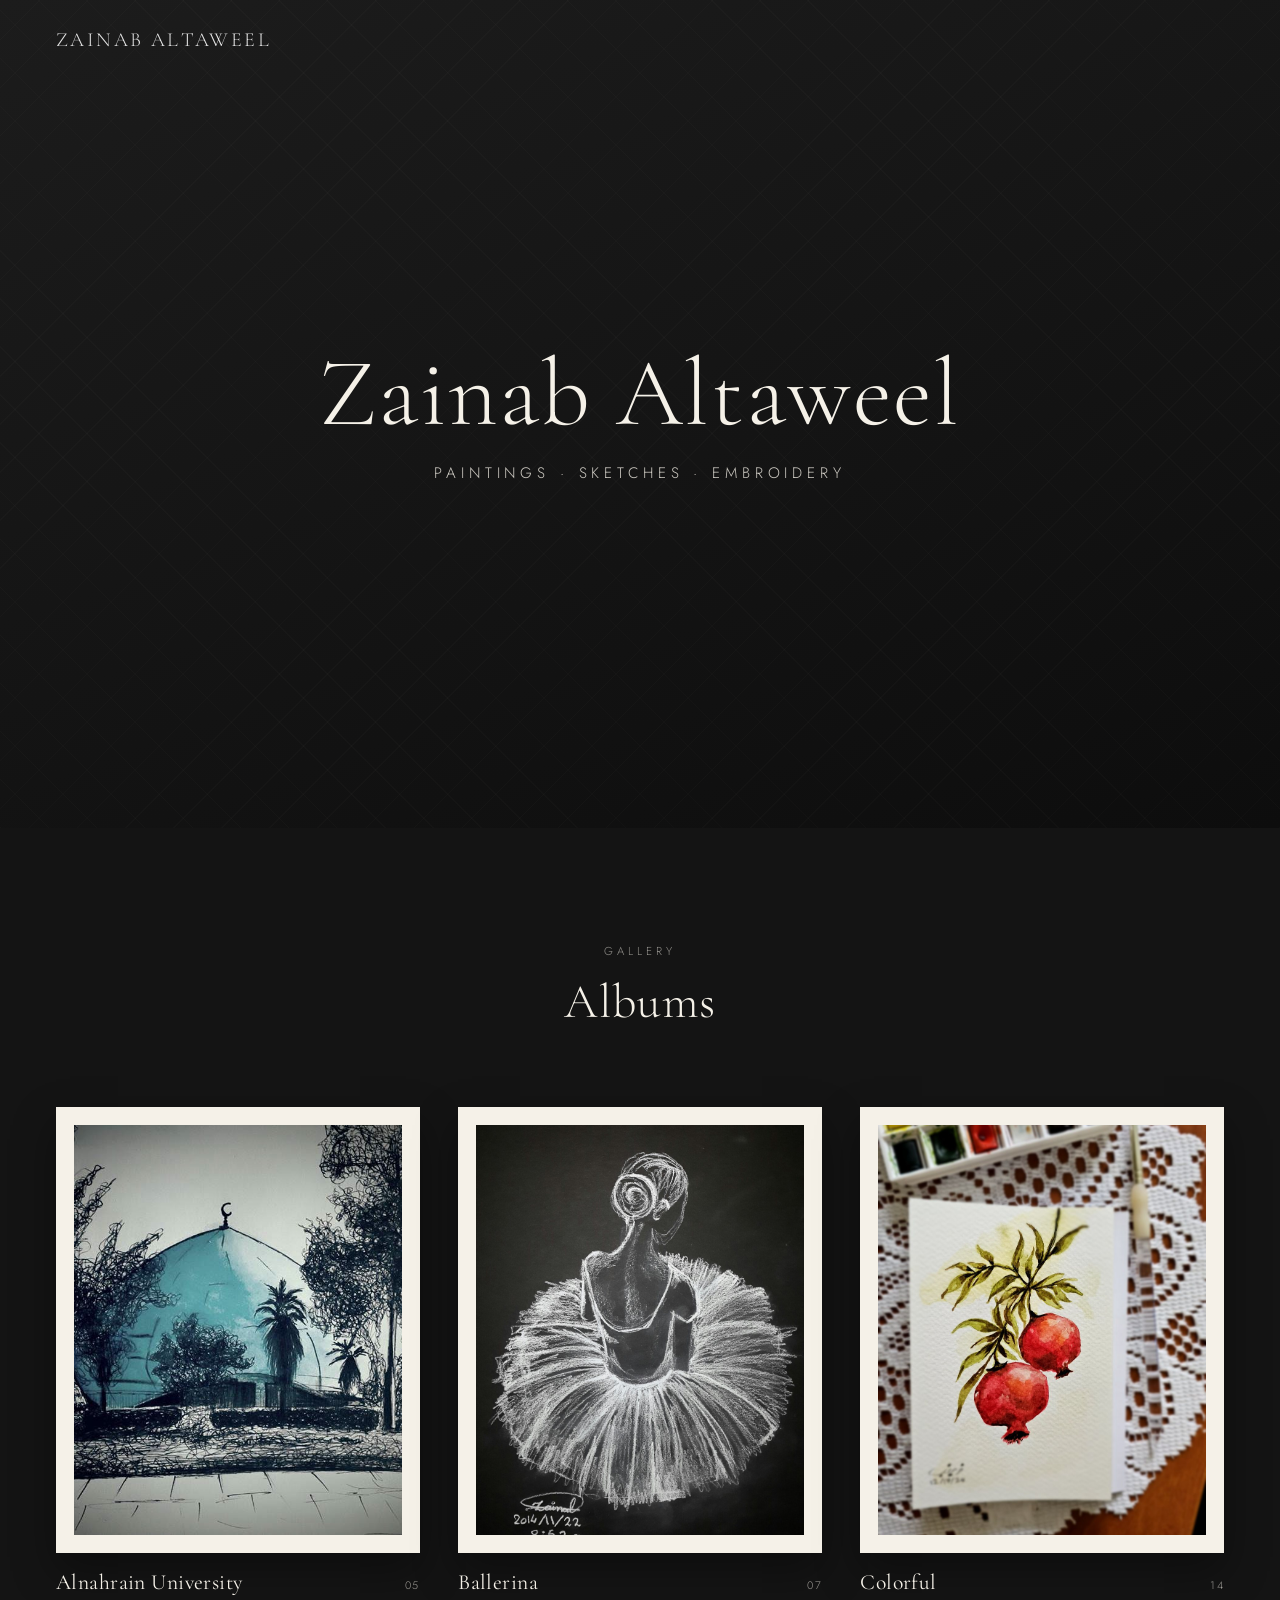
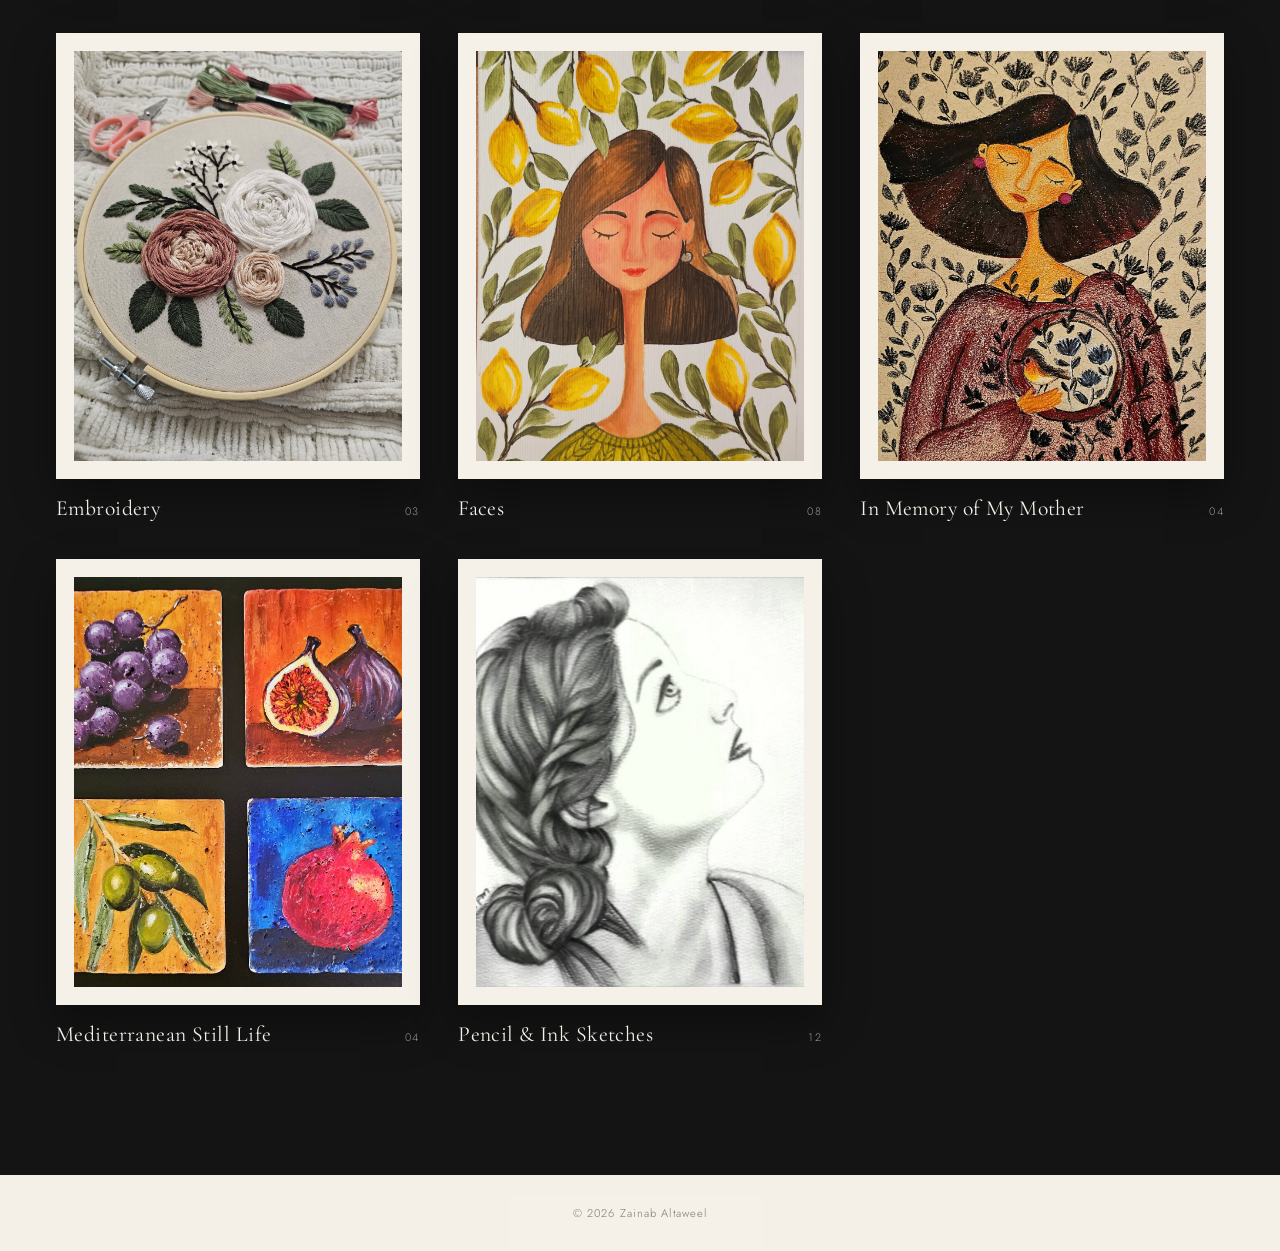
==== site/index.html @ bb5d8348 "Add files via upload" ====
<!doctype html>
<html lang="en">
<head>
<meta charset="utf-8">
<meta name="viewport" content="width=device-width, initial-scale=1">
<title>Zainab Altaweel — Art</title>
<meta name="description" content="Paintings, sketches, and embroidery by Zainab Altaweel.">
<link rel="preconnect" href="https://fonts.googleapis.com">
<link rel="preconnect" href="https://fonts.gstatic.com" crossorigin>
<link href="https://fonts.googleapis.com/css2?family=Cormorant+Garamond:wght@300;400;500&family=Jost:wght@300;400;500&family=Amiri:wght@400;700&display=swap" rel="stylesheet">
<link rel="stylesheet" href="assets/css/style.css">
</head>
<body>

<header class="topbar">
  <a class="brand" href="index.html">Zainab Altaweel</a>
</header>

<section class="hero">
  <div class="hero__placeholder-pattern" aria-hidden="true"></div>
  <div class="hero__content">
    <h1 class="hero__name display">Zainab Altaweel</h1>
    <p class="hero__tagline">Paintings &middot; Sketches &middot; Embroidery</p>
  </div>
  <p class="hero__note"><!-- Placeholder hero: swap the background in .hero (assets/css/style.css) for a full-bleed painting whenever you're ready. --></p>
</section>

<main class="albums-section">
  <div class="section-heading">
    <span class="section-heading__eyebrow">Gallery</span>
    <h2 class="section-heading__title display">Albums</h2>
  </div>

  <div class="album-grid" id="album-grid">
  <a class="album-card" href="albums/alnahrain-university/index.html">
    <div class="album-card__frame">
      <div class="album-card__mat">
        <img src="assets/images/alnahrain-university/cover.jpg" alt="Alnahrain University cover" loading="lazy">
      </div>
    </div>
    <div class="album-card__caption">
      <span class="album-card__title display">Alnahrain University</span>
      <span class="album-card__count">05</span>
    </div>
  </a>
  <a class="album-card" href="albums/ballerina/index.html">
    <div class="album-card__frame">
      <div class="album-card__mat">
        <img src="assets/images/ballerina/cover.jpg" alt="Ballerina cover" loading="lazy">
      </div>
    </div>
    <div class="album-card__caption">
      <span class="album-card__title display">Ballerina</span>
      <span class="album-card__count">07</span>
    </div>
  </a>
  <a class="album-card" href="albums/colorful/index.html">
    <div class="album-card__frame">
      <div class="album-card__mat">
        <img src="assets/images/colorful/cover.jpg" alt="Colorful cover" loading="lazy">
      </div>
    </div>
    <div class="album-card__caption">
      <span class="album-card__title display">Colorful</span>
      <span class="album-card__count">14</span>
    </div>
  </a>
  <a class="album-card" href="albums/embroidery/index.html">
    <div class="album-card__frame">
      <div class="album-card__mat">
        <img src="assets/images/embroidery/cover.jpg" alt="Embroidery cover" loading="lazy">
      </div>
    </div>
    <div class="album-card__caption">
      <span class="album-card__title display">Embroidery</span>
      <span class="album-card__count">03</span>
    </div>
  </a>
  <a class="album-card" href="albums/faces/index.html">
    <div class="album-card__frame">
      <div class="album-card__mat">
        <img src="assets/images/faces/cover.jpg" alt="Faces cover" loading="lazy">
      </div>
    </div>
    <div class="album-card__caption">
      <span class="album-card__title display">Faces</span>
      <span class="album-card__count">08</span>
    </div>
  </a>
  <a class="album-card" href="albums/in-memory-of-my-mother/index.html">
    <div class="album-card__frame">
      <div class="album-card__mat">
        <img src="assets/images/in-memory-of-my-mother/cover.jpg" alt="In Memory of My Mother cover" loading="lazy">
      </div>
    </div>
    <div class="album-card__caption">
      <span class="album-card__title display">In Memory of My Mother</span>
      <span class="album-card__count">04</span>
    </div>
  </a>
  <a class="album-card" href="albums/mediterranean-still-life/index.html">
    <div class="album-card__frame">
      <div class="album-card__mat">
        <img src="assets/images/mediterranean-still-life/cover.jpg" alt="Mediterranean Still Life cover" loading="lazy">
      </div>
    </div>
    <div class="album-card__caption">
      <span class="album-card__title display">Mediterranean Still Life</span>
      <span class="album-card__count">04</span>
    </div>
  </a>
  <a class="album-card" href="albums/pencil-ink-sketches/index.html">
    <div class="album-card__frame">
      <div class="album-card__mat">
        <img src="assets/images/pencil-ink-sketches/cover.jpg" alt="Pencil & Ink Sketches cover" loading="lazy">
      </div>
    </div>
    <div class="album-card__caption">
      <span class="album-card__title display">Pencil & Ink Sketches</span>
      <span class="album-card__count">12</span>
    </div>
  </a>
  </div>
</main>

<footer class="site-footer">
  &copy; <span id="year"></span> Zainab Altaweel
</footer>

<script>document.getElementById('year').textContent = new Date().getFullYear();</script>
</body>
</html>
---- site/assets/css/style.css ----
/* ============================================================
   Zainab Altaweel — Art Portfolio
   Palette: cream / near-black / white. No accent color.
   Type: Cormorant Garamond (display) + Jost (ui/body) + Amiri (Arabic)
   ============================================================ */

:root {
  --cream: #F5F1E8;
  --ink: #141414;
  --white: #FFFFFF;
  --line: rgba(20, 20, 20, 0.12);
  --line-on-dark: rgba(245, 241, 232, 0.16);
  --max-width: 1400px;
}

* { box-sizing: border-box; }

html { scroll-behavior: smooth; }

body {
  margin: 0;
  background: var(--cream);
  color: var(--ink);
  font-family: 'Jost', sans-serif;
  font-weight: 300;
  -webkit-font-smoothing: antialiased;
}

img { max-width: 100%; display: block; }

a { color: inherit; text-decoration: none; }

.display {
  font-family: 'Cormorant Garamond', serif;
  font-weight: 300;
  letter-spacing: 0.02em;
}

/* Arabic-script text */
.rtl-text {
  font-family: 'Amiri', 'Cormorant Garamond', serif;
  direction: rtl;
  unicode-bidi: isolate;
  line-height: 1.9;
}

/* ---------- Top bar ---------- */
.topbar {
  position: absolute;
  top: 0;
  left: 0;
  right: 0;
  z-index: 20;
  display: flex;
  align-items: center;
  justify-content: space-between;
  padding: 28px clamp(20px, 5vw, 56px);
  color: var(--white);
  mix-blend-mode: difference;
}

.topbar--light {
  position: static;
  color: var(--ink);
  mix-blend-mode: normal;
  background: var(--cream);
  border-bottom: 1px solid var(--line);
}

.brand {
  font-family: 'Cormorant Garamond', serif;
  font-size: 1.25rem;
  letter-spacing: 0.12em;
  text-transform: uppercase;
}

.back-link {
  font-size: 0.78rem;
  letter-spacing: 0.14em;
  text-transform: uppercase;
  opacity: 0.85;
}
.back-link:hover { opacity: 1; }

/* ---------- Hero ---------- */
.hero {
  position: relative;
  height: 92vh;
  min-height: 480px;
  width: 100%;
  overflow: hidden;
  background: linear-gradient(160deg, #1c1c1c 0%, var(--ink) 55%, #0d0d0d 100%);
  display: flex;
  align-items: center;
  justify-content: center;
}

.hero__placeholder-pattern {
  position: absolute;
  inset: 0;
  opacity: 0.5;
  background-image:
    repeating-linear-gradient(45deg, rgba(245,241,232,0.035) 0, rgba(245,241,232,0.035) 1px, transparent 1px, transparent 34px),
    repeating-linear-gradient(-45deg, rgba(245,241,232,0.035) 0, rgba(245,241,232,0.035) 1px, transparent 1px, transparent 34px);
}

.hero__content {
  position: relative;
  z-index: 2;
  text-align: center;
  color: var(--cream);
  padding: 0 24px;
}

.hero__name {
  font-size: clamp(2.6rem, 8vw, 6rem);
  line-height: 1.05;
  margin: 0 0 18px;
  font-weight: 300;
}

.hero__tagline {
  font-family: 'Jost', sans-serif;
  font-weight: 300;
  font-size: clamp(0.78rem, 1.4vw, 0.95rem);
  letter-spacing: 0.32em;
  text-transform: uppercase;
  opacity: 0.82;
  margin: 0;
}

.hero__note {
  position: absolute;
  bottom: 22px;
  left: 0;
  right: 0;
  text-align: center;
  font-size: 0.68rem;
  letter-spacing: 0.08em;
  color: rgba(245,241,232,0.35);
}

/* ---------- Albums section (dark) ---------- */
.albums-section {
  background: var(--ink);
  color: var(--cream);
  padding: clamp(56px, 9vw, 120px) clamp(20px, 5vw, 56px) clamp(80px, 10vw, 140px);
}

.section-heading {
  text-align: center;
  margin: 0 0 clamp(40px, 6vw, 76px);
}

.section-heading__eyebrow {
  display: block;
  font-size: 0.72rem;
  letter-spacing: 0.34em;
  text-transform: uppercase;
  opacity: 0.55;
  margin-bottom: 14px;
}

.section-heading__title {
  font-size: clamp(1.9rem, 4vw, 3rem);
  margin: 0;
}

.album-grid {
  max-width: var(--max-width);
  margin: 0 auto;
  display: grid;
  grid-template-columns: repeat(3, 1fr);
  gap: clamp(28px, 3vw, 56px);
}

@media (max-width: 900px) {
  .album-grid { grid-template-columns: repeat(2, 1fr); }
}
@media (max-width: 560px) {
  .album-grid { grid-template-columns: 1fr; max-width: 420px; }
}

.album-card { display: block; }

.album-card__frame {
  background: var(--cream);
  padding: clamp(10px, 1.4vw, 18px);
  box-shadow: 0 18px 40px rgba(0,0,0,0.35);
  transition: transform 0.4s ease, box-shadow 0.4s ease;
}

.album-card:hover .album-card__frame {
  transform: translateY(-6px);
  box-shadow: 0 26px 54px rgba(0,0,0,0.45);
}

.album-card__mat {
  overflow: hidden;
  background: var(--ink);
}

.album-card__mat img {
  width: 100%;
  height: 100%;
  aspect-ratio: 4 / 5;
  object-fit: cover;
  transition: transform 0.6s ease;
}

.album-card:hover .album-card__mat img { transform: scale(1.04); }

.album-card__caption {
  display: flex;
  justify-content: space-between;
  align-items: baseline;
  padding-top: 16px;
}

.album-card__title {
  font-family: 'Cormorant Garamond', serif;
  font-size: 1.35rem;
  font-weight: 400;
}

.album-card__count {
  font-size: 0.68rem;
  letter-spacing: 0.12em;
  opacity: 0.6;
}

/* ---------- Footer ---------- */
.site-footer {
  text-align: center;
  padding: 30px 20px;
  font-size: 0.7rem;
  letter-spacing: 0.1em;
  color: var(--ink);
  opacity: 0.55;
  background: var(--cream);
}

/* ---------- Album page ---------- */
.album-header {
  max-width: var(--max-width);
  margin: 0 auto;
  padding: 120px clamp(20px, 5vw, 56px) 40px;
  text-align: center;
}

.album-header__title {
  font-size: clamp(2.1rem, 5vw, 3.4rem);
  margin: 10px 0 8px;
}

.album-header__count {
  font-size: 0.72rem;
  letter-spacing: 0.2em;
  text-transform: uppercase;
  opacity: 0.55;
}

.masonry {
  max-width: var(--max-width);
  margin: 0 auto;
  padding: 0 clamp(16px, 4vw, 48px) 100px;
  column-count: 4;
  column-gap: clamp(14px, 1.6vw, 26px);
}

@media (max-width: 1100px) { .masonry { column-count: 3; } }
@media (max-width: 760px)  { .masonry { column-count: 2; } }
@media (max-width: 460px)  { .masonry { column-count: 1; } }

.masonry__item {
  break-inside: avoid;
  margin-bottom: clamp(14px, 1.6vw, 26px);
  cursor: zoom-in;
  overflow: hidden;
  background: rgba(20,20,20,0.04);
}

.masonry__item img {
  width: 100%;
  height: auto;
  transition: transform 0.5s ease, opacity 0.4s ease;
}

.masonry__item:hover img { transform: scale(1.015); }

.empty-note {
  text-align: center;
  padding: 40px 20px 120px;
  opacity: 0.5;
  font-size: 0.85rem;
}

/* ---------- Lightbox ---------- */
.lightbox {
  position: fixed;
  inset: 0;
  z-index: 100;
  background: rgba(10, 10, 10, 0.96);
  display: none;
  align-items: center;
  justify-content: center;
  flex-direction: column;
  padding: clamp(16px, 4vw, 48px);
}

.lightbox.is-open { display: flex; }

.lightbox__figure {
  max-width: min(1200px, 92vw);
  max-height: 78vh;
  display: flex;
  flex-direction: column;
  align-items: center;
}

.lightbox__img {
  max-width: 100%;
  max-height: 78vh;
  width: auto;
  height: auto;
  box-shadow: 0 20px 60px rgba(0,0,0,0.5);
}

.lightbox__caption {
  margin-top: 22px;
  max-width: 640px;
  text-align: center;
  color: var(--cream);
  font-size: 0.95rem;
  line-height: 1.7;
}

.lightbox__caption[hidden] { display: none; }

.lightbox__close,
.lightbox__nav {
  position: absolute;
  background: none;
  border: none;
  color: var(--cream);
  cursor: pointer;
  font-family: 'Jost', sans-serif;
  opacity: 0.75;
  transition: opacity 0.2s ease;
}
.lightbox__close:hover,
.lightbox__nav:hover { opacity: 1; }

.lightbox__close {
  top: clamp(14px, 3vw, 30px);
  right: clamp(16px, 4vw, 40px);
  font-size: 1.8rem;
  line-height: 1;
}

.lightbox__nav {
  top: 50%;
  transform: translateY(-50%);
  font-size: 2.4rem;
  padding: 10px 16px;
}

.lightbox__nav--prev { left: clamp(4px, 2vw, 24px); }
.lightbox__nav--next { right: clamp(4px, 2vw, 24px); }

.lightbox__counter {
  position: absolute;
  bottom: clamp(14px, 3vw, 28px);
  left: 0;
  right: 0;
  text-align: center;
  color: rgba(245,241,232,0.45);
  font-size: 0.68rem;
  letter-spacing: 0.14em;
}

@media (max-width: 600px) {
  .lightbox__nav { font-size: 1.8rem; padding: 8px 10px; }
}
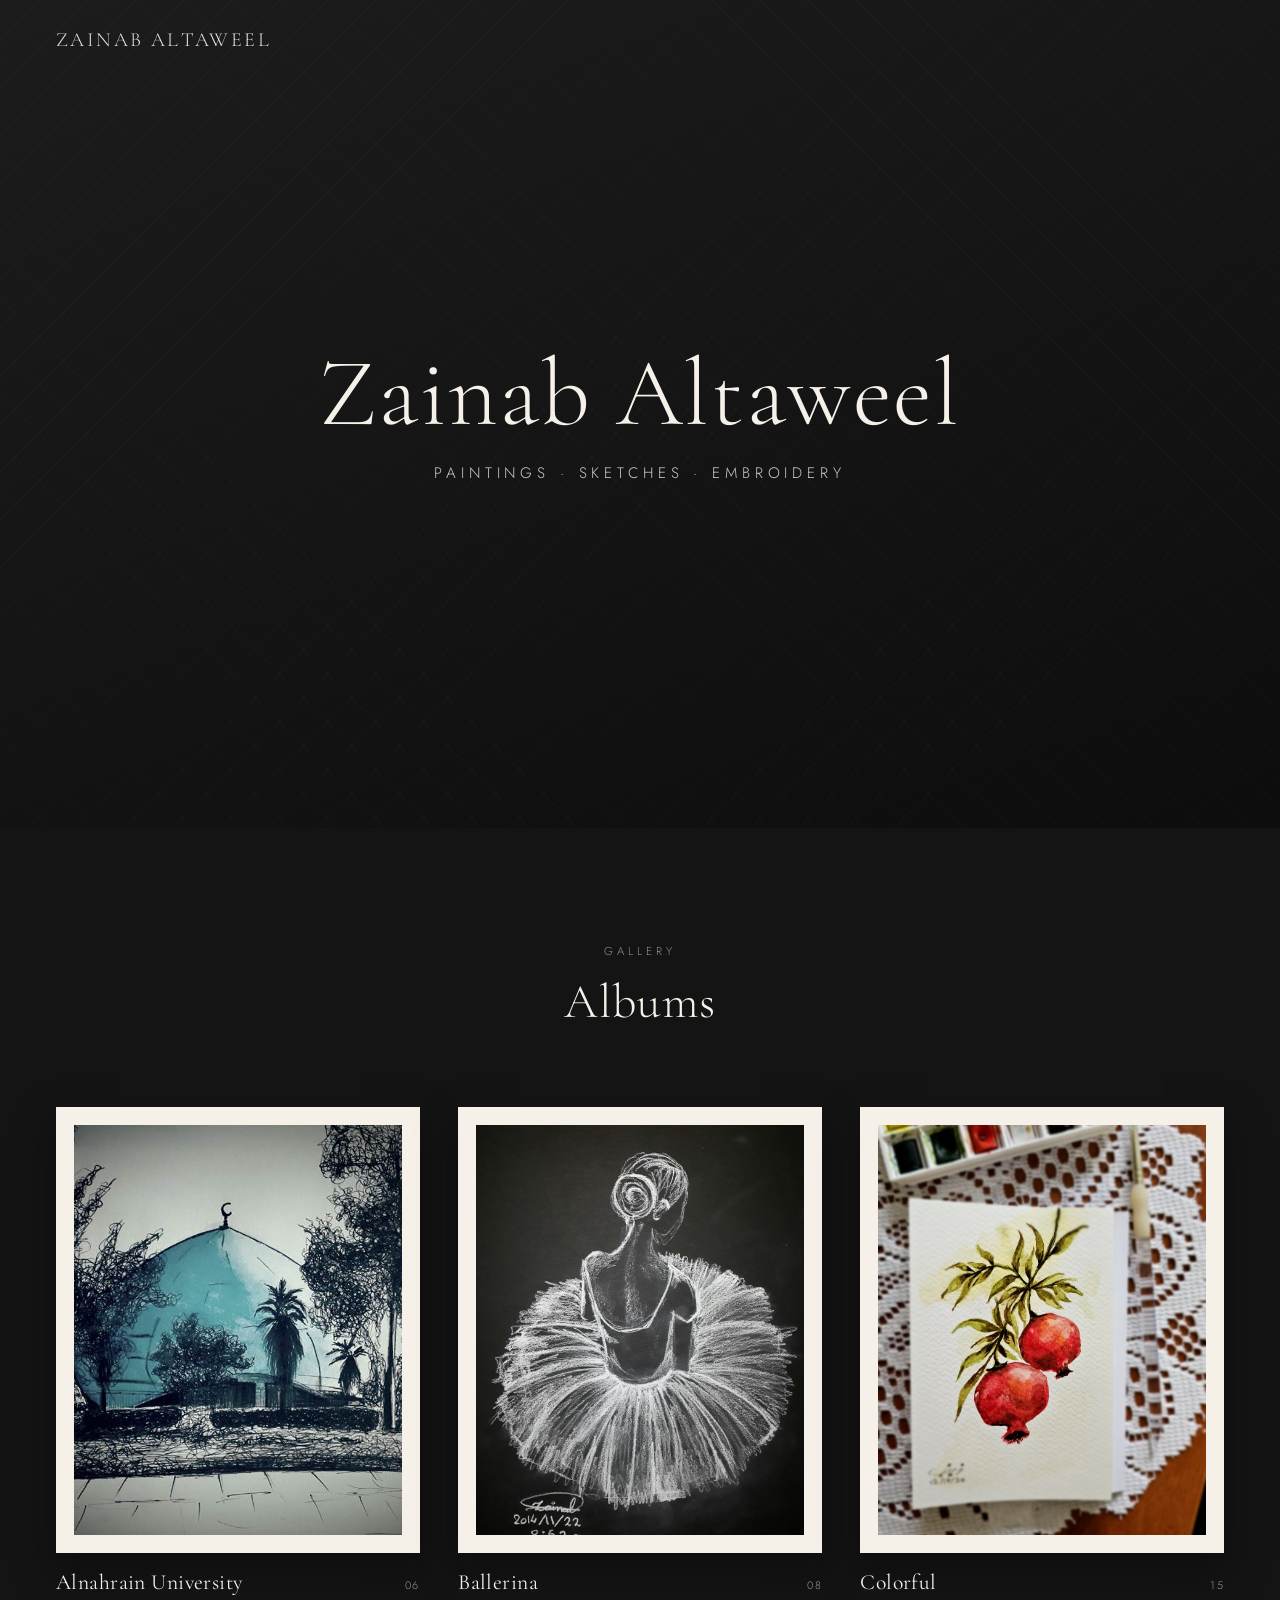
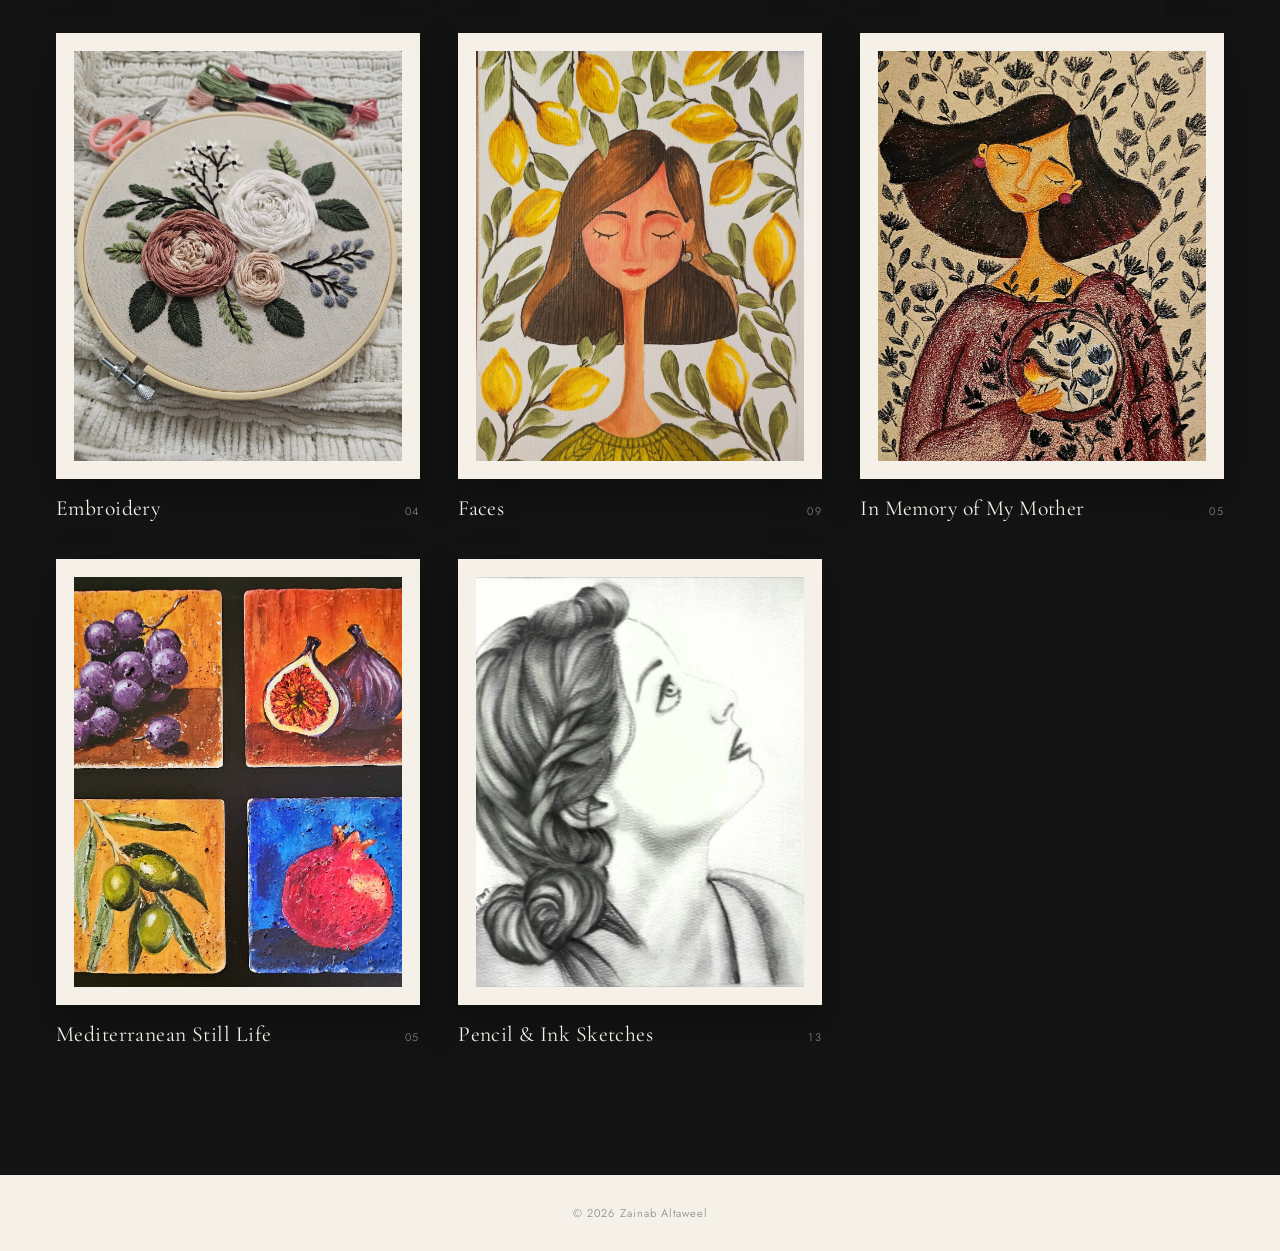
==== commit 6239384f: "Update index.html" ====
--- a/site/index.html
+++ b/site/index.html
@@ -40,7 +40,7 @@
     </div>
     <div class="album-card__caption">
       <span class="album-card__title display">Alnahrain University</span>
-      <span class="album-card__count">05</span>
+      <span class="album-card__count">06</span>
     </div>
   </a>
   <a class="album-card" href="albums/ballerina/index.html">
@@ -51,7 +51,7 @@
     </div>
     <div class="album-card__caption">
       <span class="album-card__title display">Ballerina</span>
-      <span class="album-card__count">07</span>
+      <span class="album-card__count">08</span>
     </div>
   </a>
   <a class="album-card" href="albums/colorful/index.html">
@@ -62,7 +62,7 @@
     </div>
     <div class="album-card__caption">
       <span class="album-card__title display">Colorful</span>
-      <span class="album-card__count">14</span>
+      <span class="album-card__count">15</span>
     </div>
   </a>
   <a class="album-card" href="albums/embroidery/index.html">
@@ -73,7 +73,7 @@
     </div>
     <div class="album-card__caption">
       <span class="album-card__title display">Embroidery</span>
-      <span class="album-card__count">03</span>
+      <span class="album-card__count">04</span>
     </div>
   </a>
   <a class="album-card" href="albums/faces/index.html">
@@ -84,7 +84,7 @@
     </div>
     <div class="album-card__caption">
       <span class="album-card__title display">Faces</span>
-      <span class="album-card__count">08</span>
+      <span class="album-card__count">09</span>
     </div>
   </a>
   <a class="album-card" href="albums/in-memory-of-my-mother/index.html">
@@ -95,7 +95,7 @@
     </div>
     <div class="album-card__caption">
       <span class="album-card__title display">In Memory of My Mother</span>
-      <span class="album-card__count">04</span>
+      <span class="album-card__count">05</span>
     </div>
   </a>
   <a class="album-card" href="albums/mediterranean-still-life/index.html">
@@ -106,7 +106,7 @@
     </div>
     <div class="album-card__caption">
       <span class="album-card__title display">Mediterranean Still Life</span>
-      <span class="album-card__count">04</span>
+      <span class="album-card__count">05</span>
     </div>
   </a>
   <a class="album-card" href="albums/pencil-ink-sketches/index.html">
@@ -117,7 +117,7 @@
     </div>
     <div class="album-card__caption">
       <span class="album-card__title display">Pencil & Ink Sketches</span>
-      <span class="album-card__count">12</span>
+      <span class="album-card__count">13</span>
     </div>
   </a>
   </div>
--- a/site/assets/css/style.css
+++ b/site/assets/css/style.css
@@ -264,13 +264,11 @@
   max-width: var(--max-width);
   margin: 0 auto;
   padding: 0 clamp(16px, 4vw, 48px) 100px;
-  column-count: 4;
+    column-count: 2;
   column-gap: clamp(14px, 1.6vw, 26px);
 }
 
-@media (max-width: 1100px) { .masonry { column-count: 3; } }
-@media (max-width: 760px)  { .masonry { column-count: 2; } }
-@media (max-width: 460px)  { .masonry { column-count: 1; } }
+@media (max-width: 700px)  { .masonry { column-count: 1; } }
 
 .masonry__item {
   break-inside: avoid;
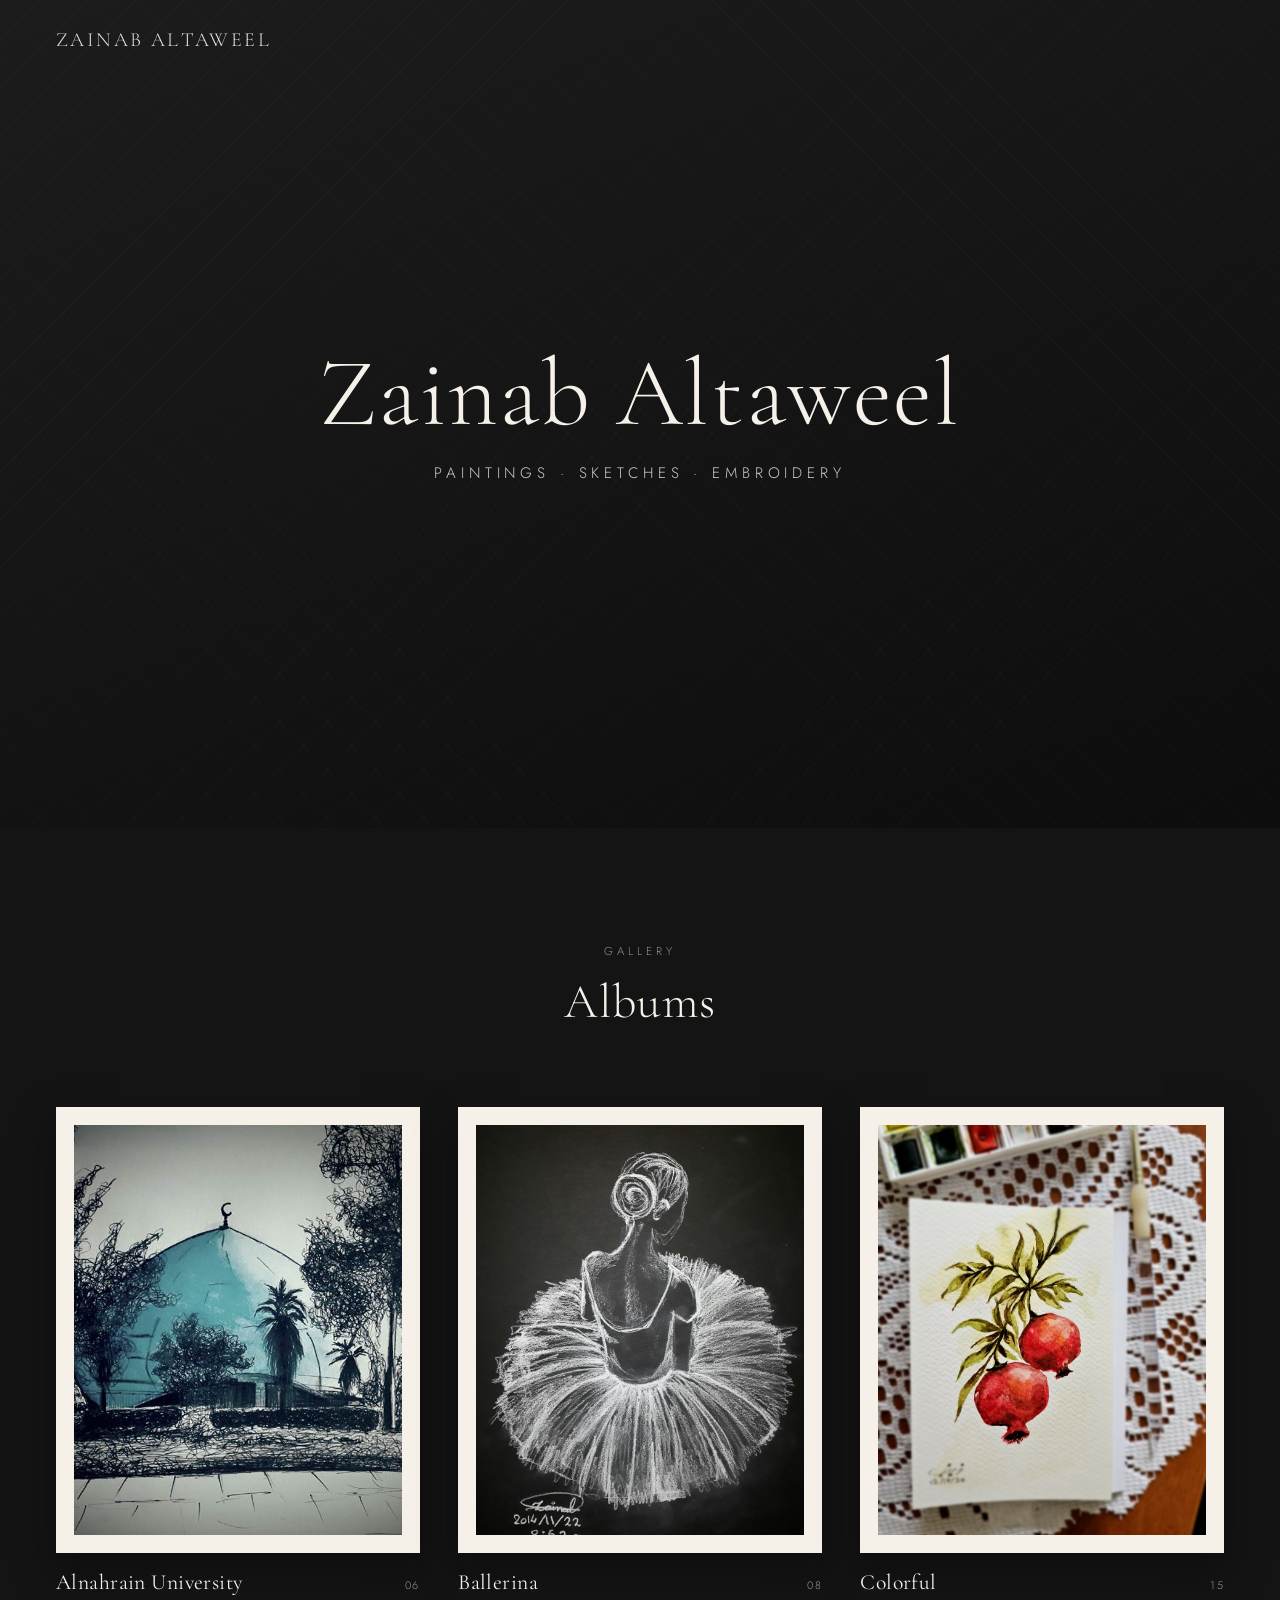
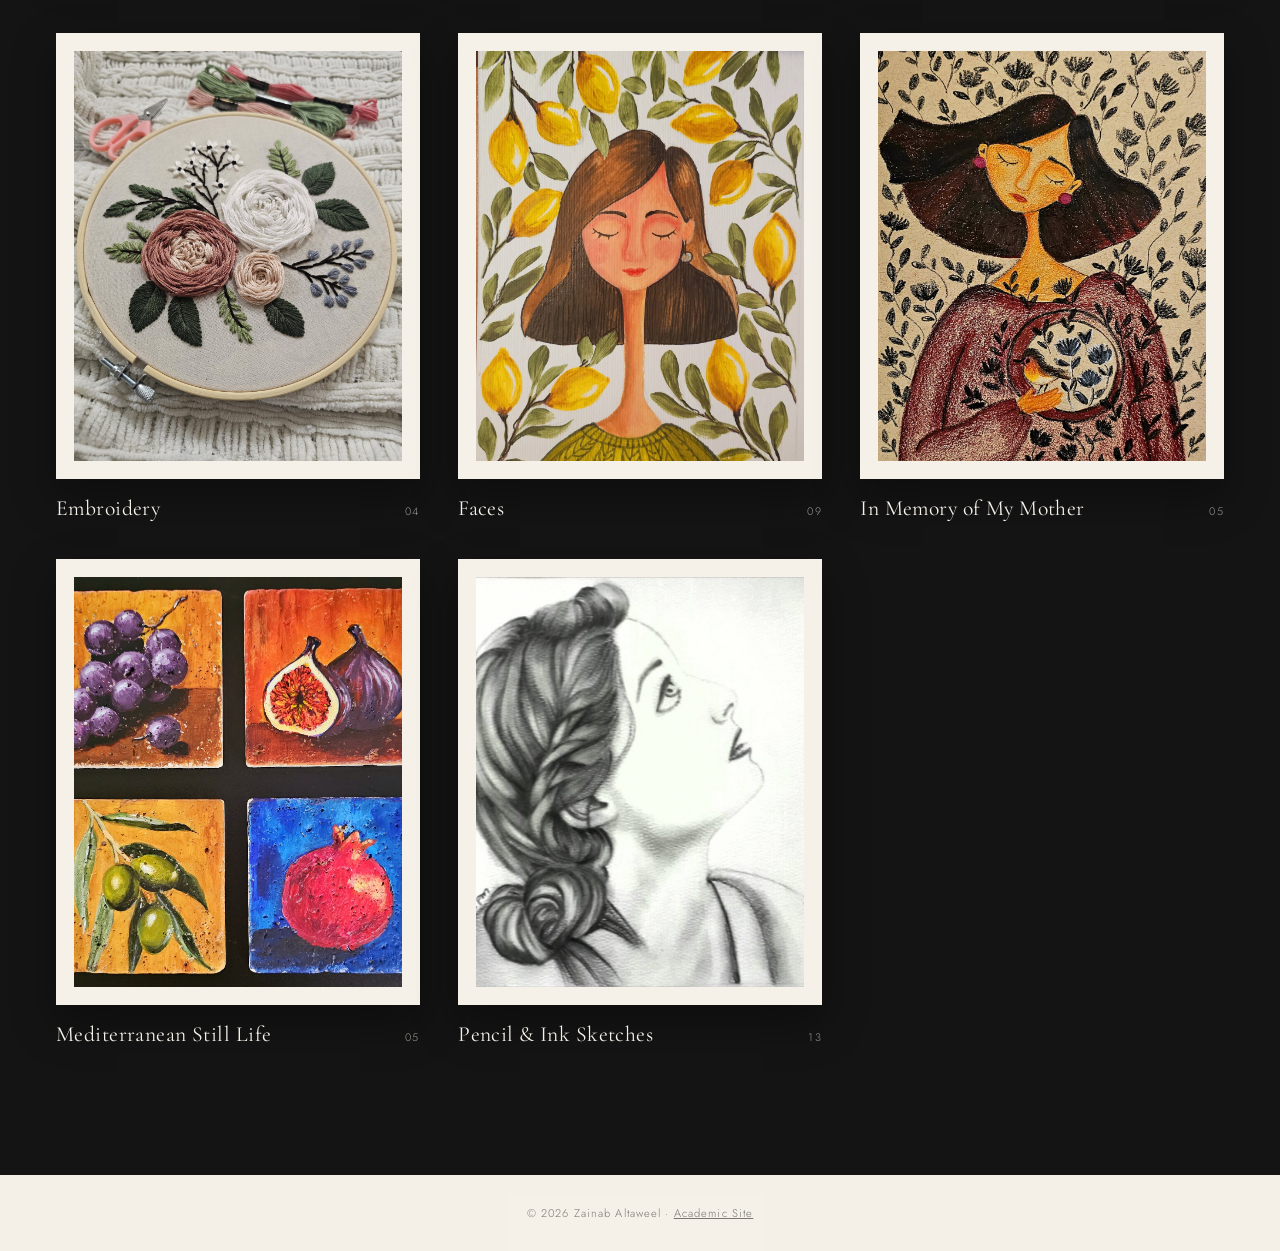
==== commit 029a10c2: "Update index.html" ====
--- a/site/index.html
+++ b/site/index.html
@@ -124,7 +124,7 @@
 </main>
 
 <footer class="site-footer">
-  &copy; <span id="year"></span> Zainab Altaweel
+    &copy; <span id="year"></span> Zainab Altaweel &middot; <a href="https://zainabaltaweel.github.io/" style="text-decoration: underline;">Academic Site</a>
 </footer>
 
 <script>document.getElementById('year').textContent = new Date().getFullYear();</script>
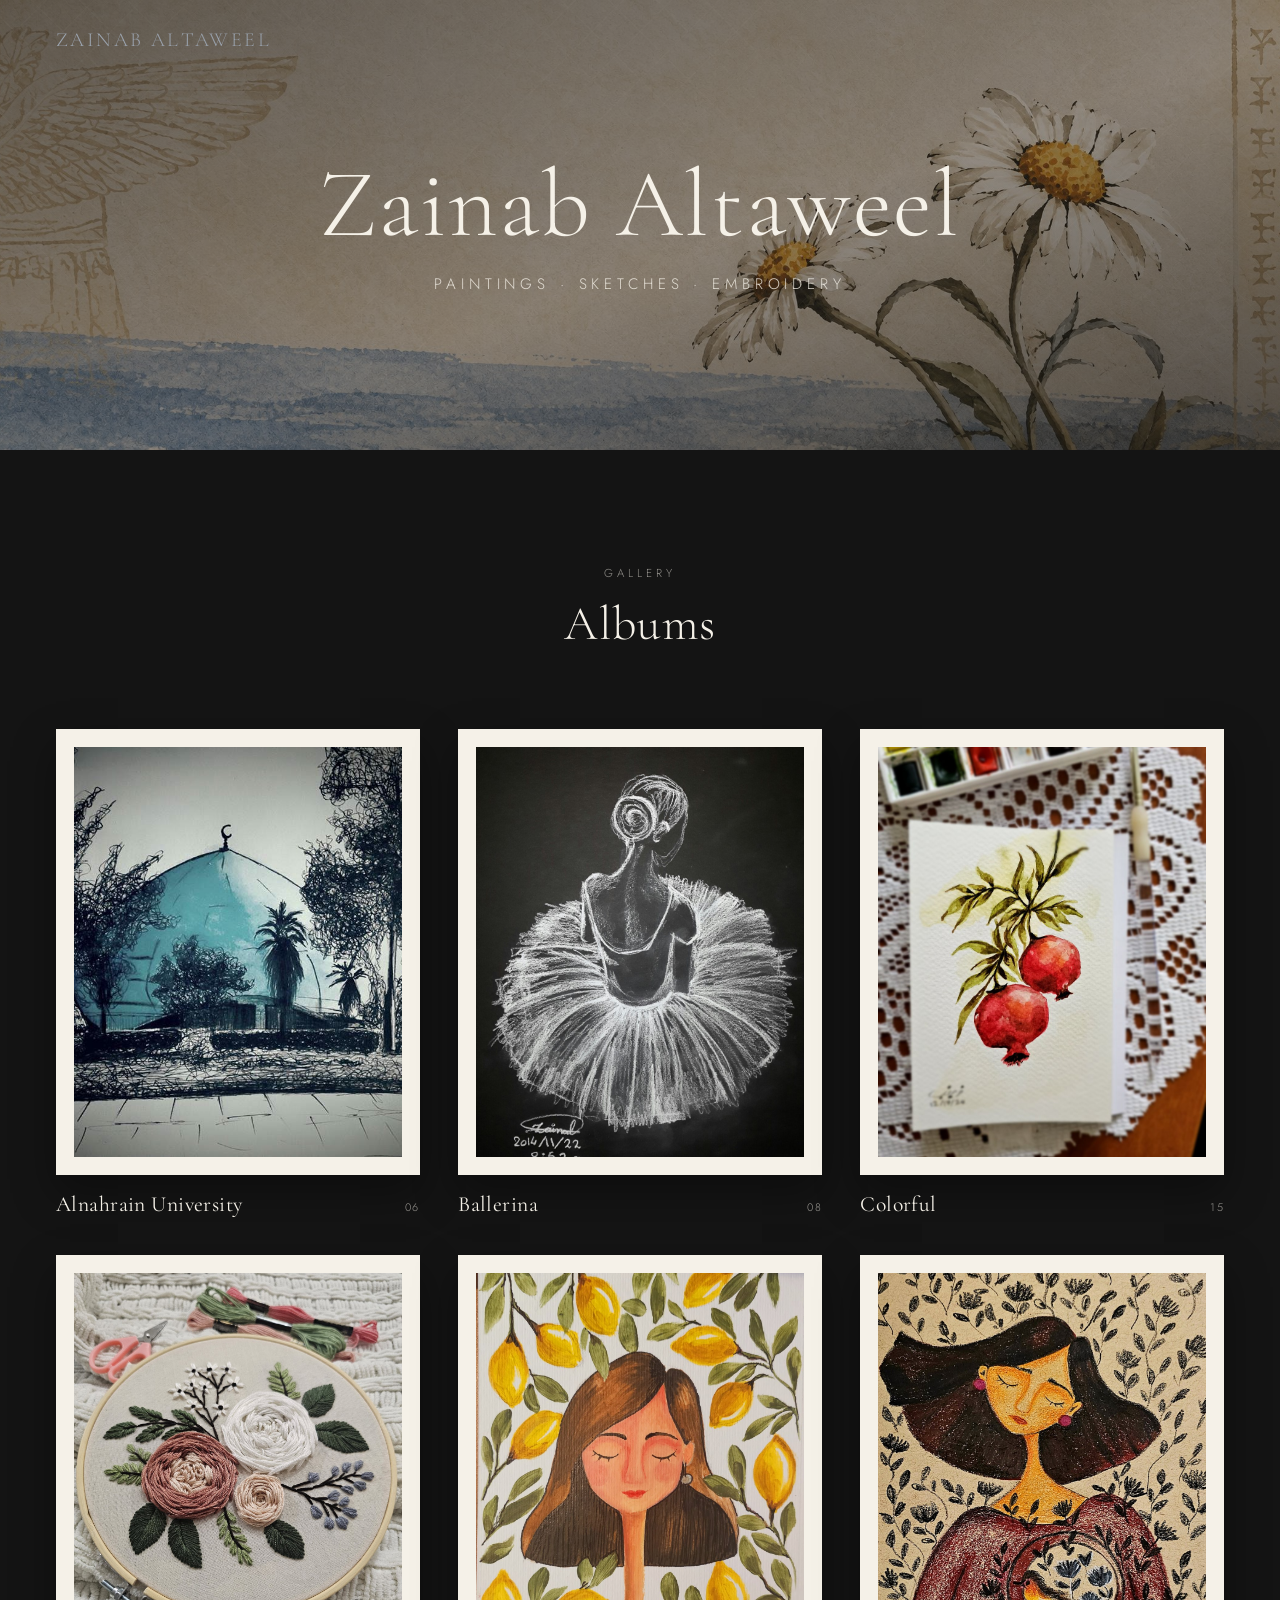
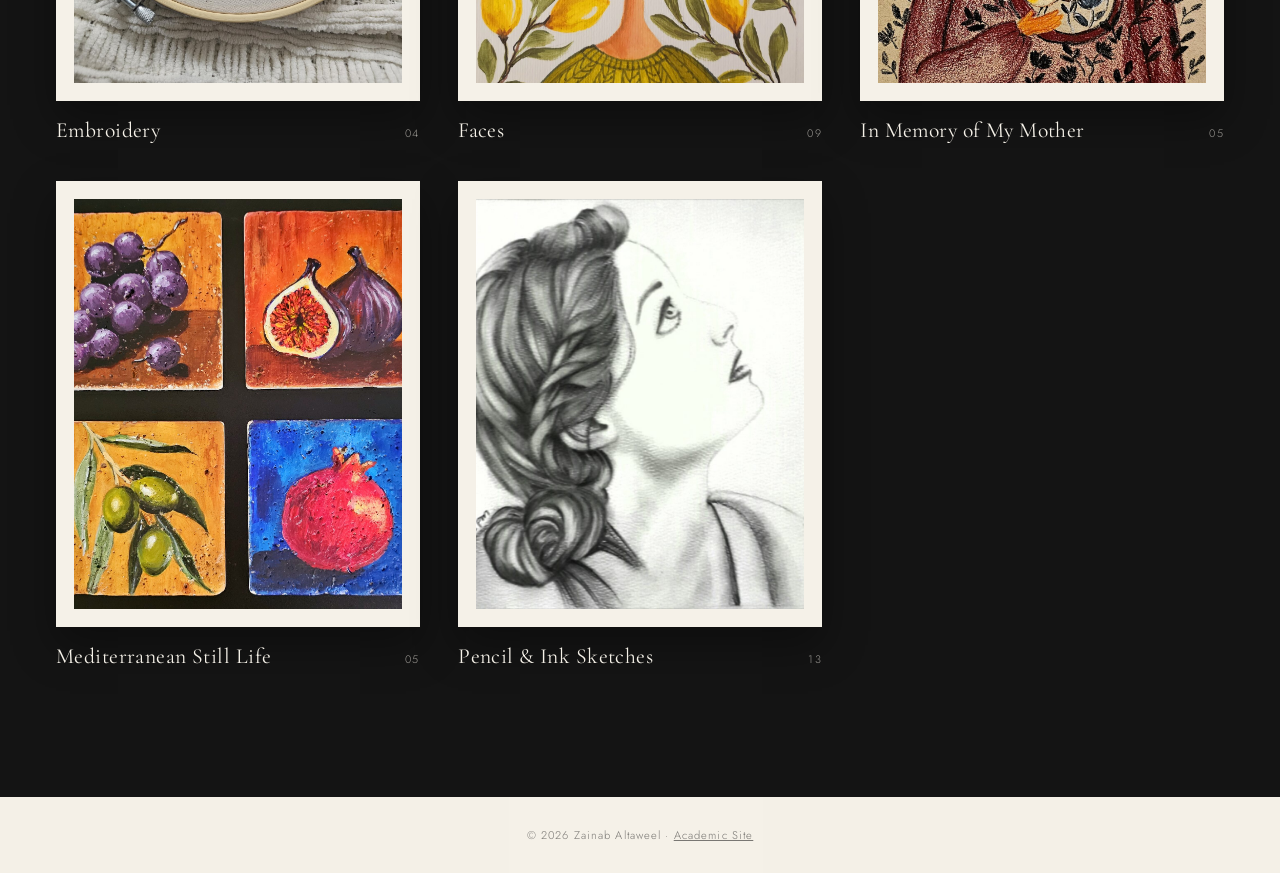
==== commit b9d540b4: "Update index.html" ====
--- a/site/index.html
+++ b/site/index.html
@@ -22,7 +22,7 @@
     <h1 class="hero__name display">Zainab Altaweel</h1>
     <p class="hero__tagline">Paintings &middot; Sketches &middot; Embroidery</p>
   </div>
-  <p class="hero__note"><!-- Placeholder hero: swap the background in .hero (assets/css/style.css) for a full-bleed painting whenever you're ready. --></p>
+    <p class="hero__note"><!-- Hero background: daisy watercolor (assets/images/hero/hero-cover.jpg), set in .hero (assets/css/style.css). To revert to the original plain black hero, remove the background-image rule there and uncomment the backup "background: linear-gradient(...)" line just above it. --></p>
 </section>
 
 <main class="albums-section">
--- a/site/assets/css/style.css
+++ b/site/assets/css/style.css
@@ -85,11 +85,20 @@
 /* ---------- Hero ---------- */
 .hero {
   position: relative;
-  height: 92vh;
-  min-height: 480px;
+  height: 50vh;
+  min-height: 360px;
   width: 100%;
   overflow: hidden;
-  background: linear-gradient(160deg, #1c1c1c 0%, var(--ink) 55%, #0d0d0d 100%);
+  /* BACKUP — original plain black hero. To revert: delete/comment the
+     background-image rule below and uncomment this line instead. */
+  /* background: linear-gradient(160deg, #1c1c1c 0%, var(--ink) 55%, #0d0d0d 100%); */
+  background-color: var(--ink);
+  background-image:
+    linear-gradient(160deg, rgba(20,20,20,0.62) 0%, rgba(20,20,20,0.42) 55%, rgba(13,13,13,0.68) 100%),
+    url('../images/hero/hero-cover.jpg');
+  background-size: cover;
+  background-position: center;
+  background-repeat: no-repeat;
   display: flex;
   align-items: center;
   justify-content: center;
@@ -264,7 +273,7 @@
   max-width: var(--max-width);
   margin: 0 auto;
   padding: 0 clamp(16px, 4vw, 48px) 100px;
-    column-count: 2;
+  column-count: 2;
   column-gap: clamp(14px, 1.6vw, 26px);
 }
 
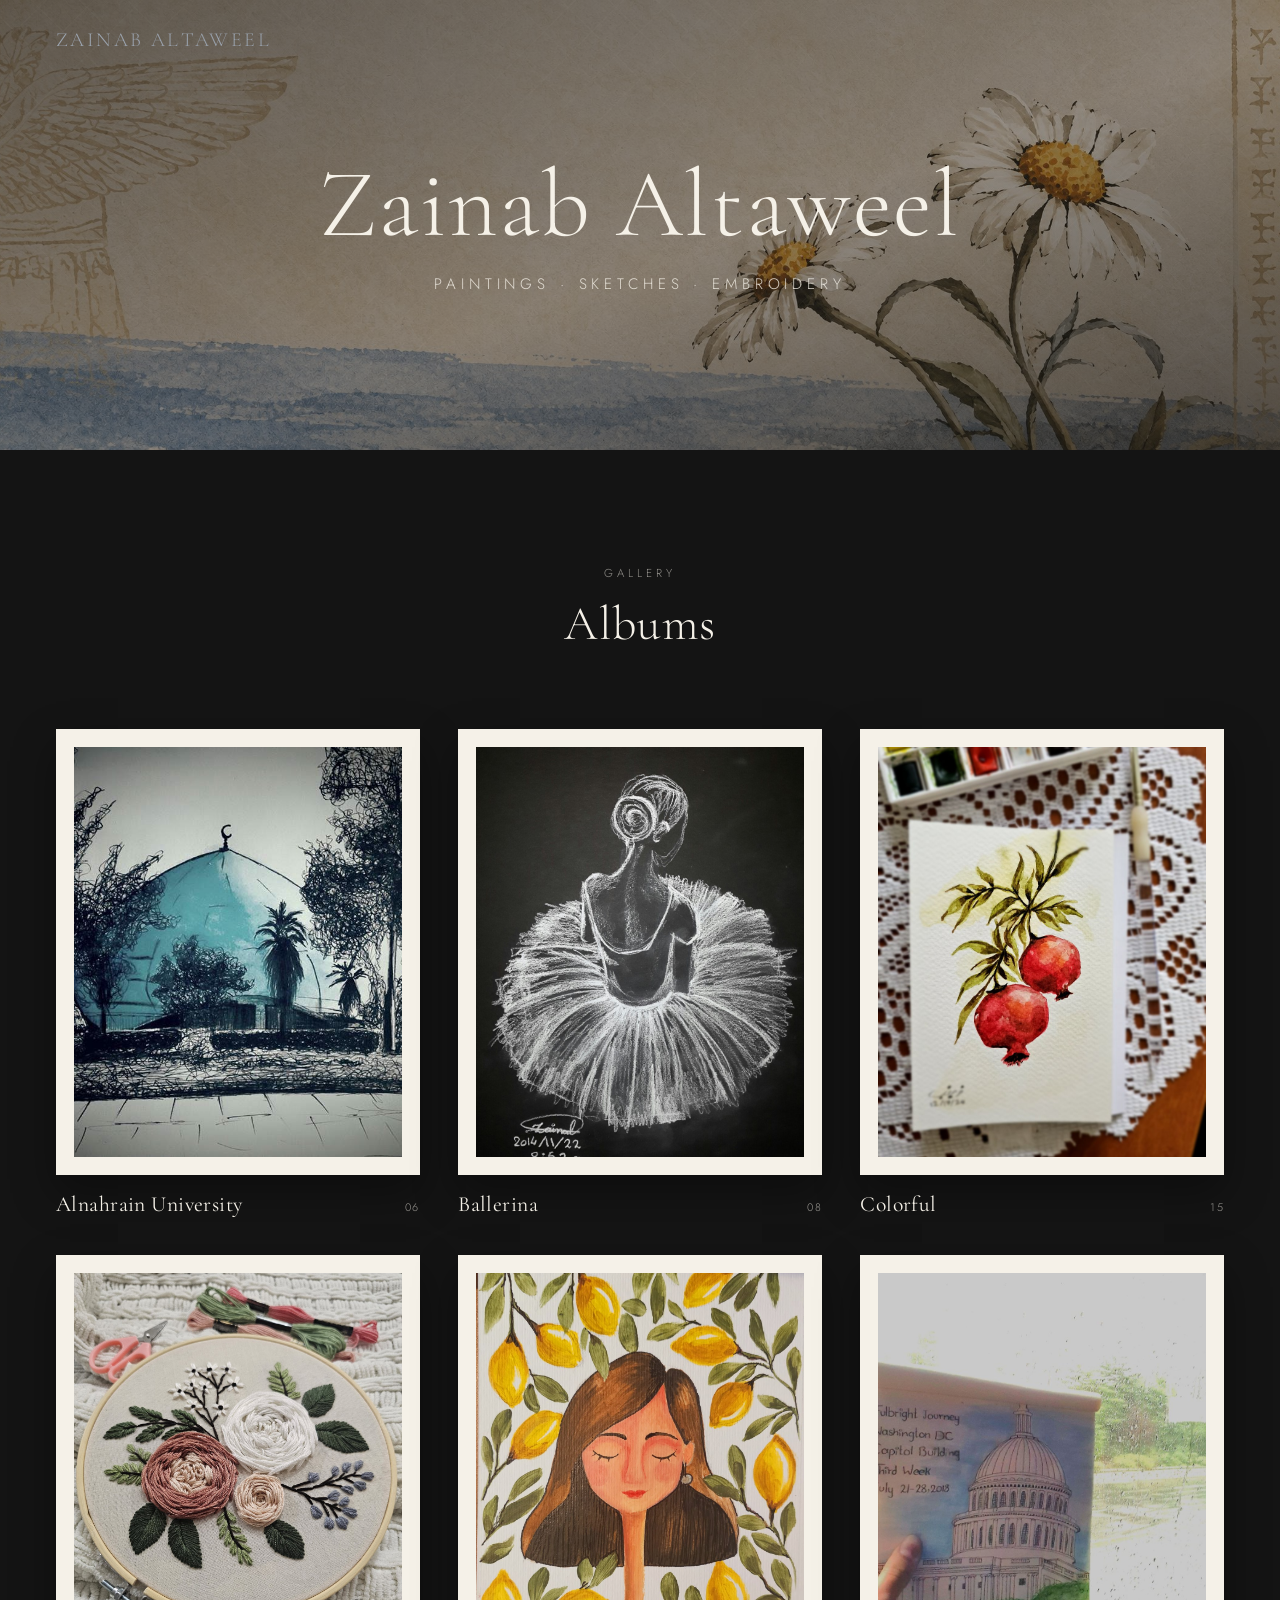
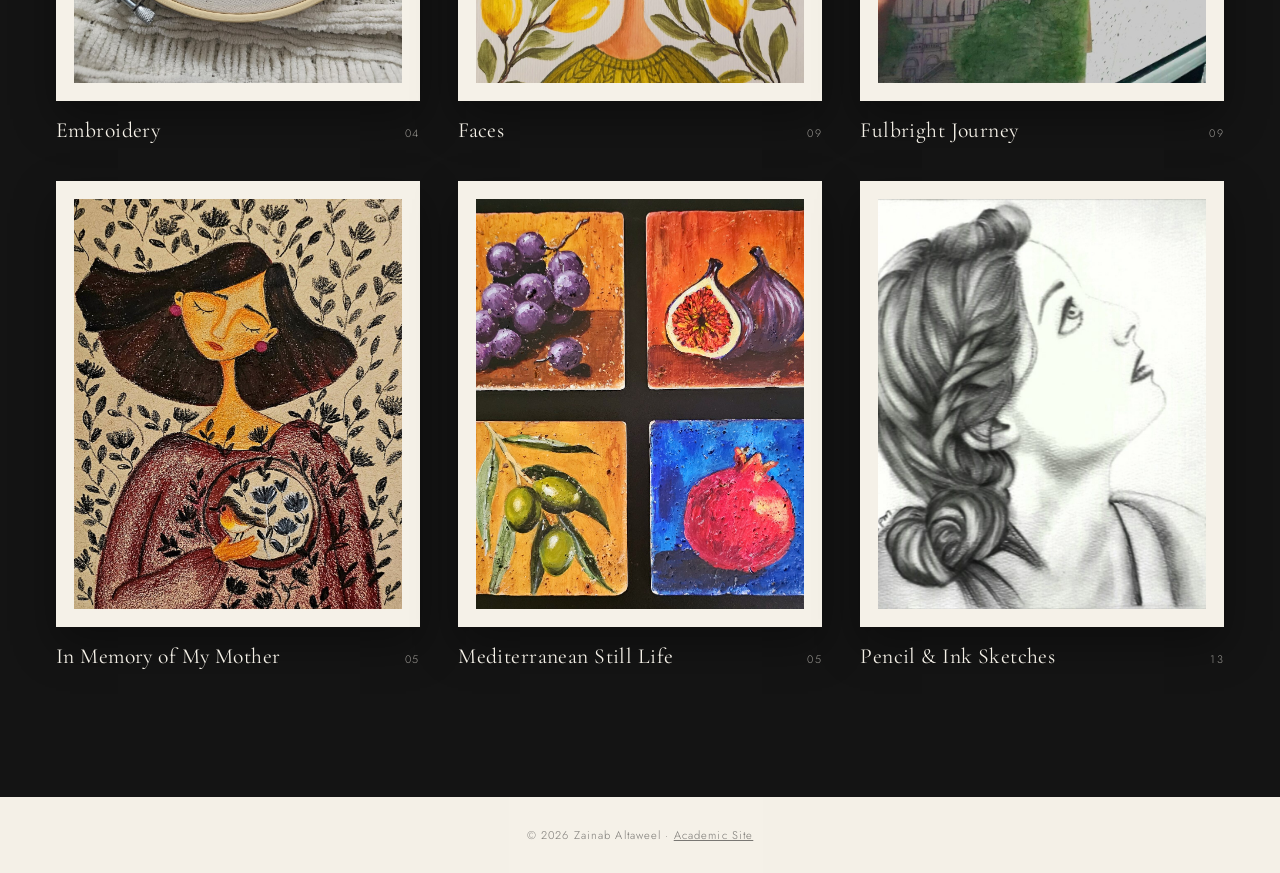
==== commit 63a77593: "Add Fulbright Journey album card to homepage" ====
--- a/site/index.html
+++ b/site/index.html
@@ -87,6 +87,17 @@
       <span class="album-card__count">09</span>
     </div>
   </a>
+  <a class="album-card" href="albums/fulbright-journey/index.html">
+    <div class="album-card__frame">
+      <div class="album-card__mat">
+        <img src="assets/images/fulbright-journey/cover.jpg" alt="Fulbright Journey cover" loading="lazy">
+      </div>
+    </div>
+    <div class="album-card__caption">
+      <span class="album-card__title display">Fulbright Journey</span>
+      <span class="album-card__count">09</span>
+    </div>
+  </a>
   <a class="album-card" href="albums/in-memory-of-my-mother/index.html">
     <div class="album-card__frame">
       <div class="album-card__mat">
--- a/site/assets/css/style.css
+++ b/site/assets/css/style.css
@@ -92,7 +92,7 @@
   /* BACKUP — original plain black hero. To revert: delete/comment the
      background-image rule below and uncomment this line instead. */
   /* background: linear-gradient(160deg, #1c1c1c 0%, var(--ink) 55%, #0d0d0d 100%); */
-  background-color: var(--ink);
+    background-color: #D6BE9D; /* light beige fallback, matched to the cover painting */
   background-image:
     linear-gradient(160deg, rgba(20,20,20,0.62) 0%, rgba(20,20,20,0.42) 55%, rgba(13,13,13,0.68) 100%),
     url('../images/hero/hero-cover.jpg');
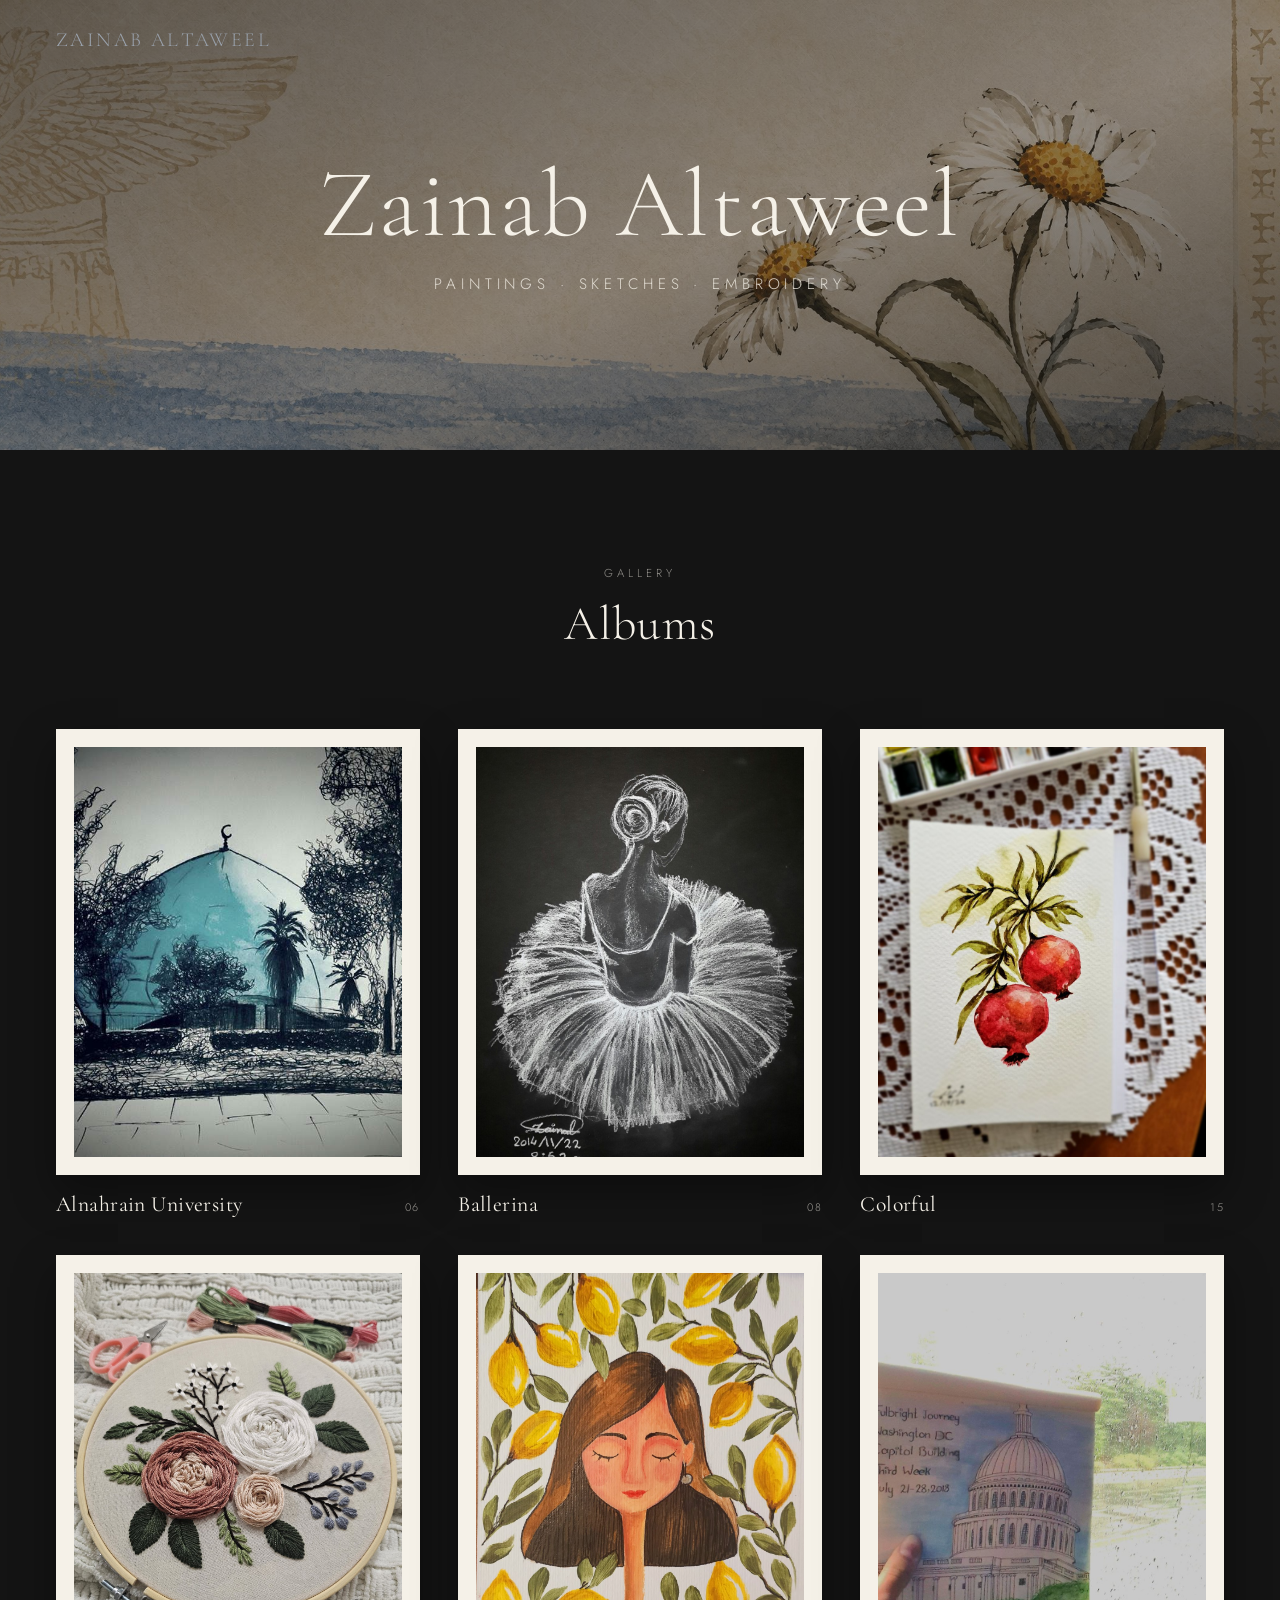
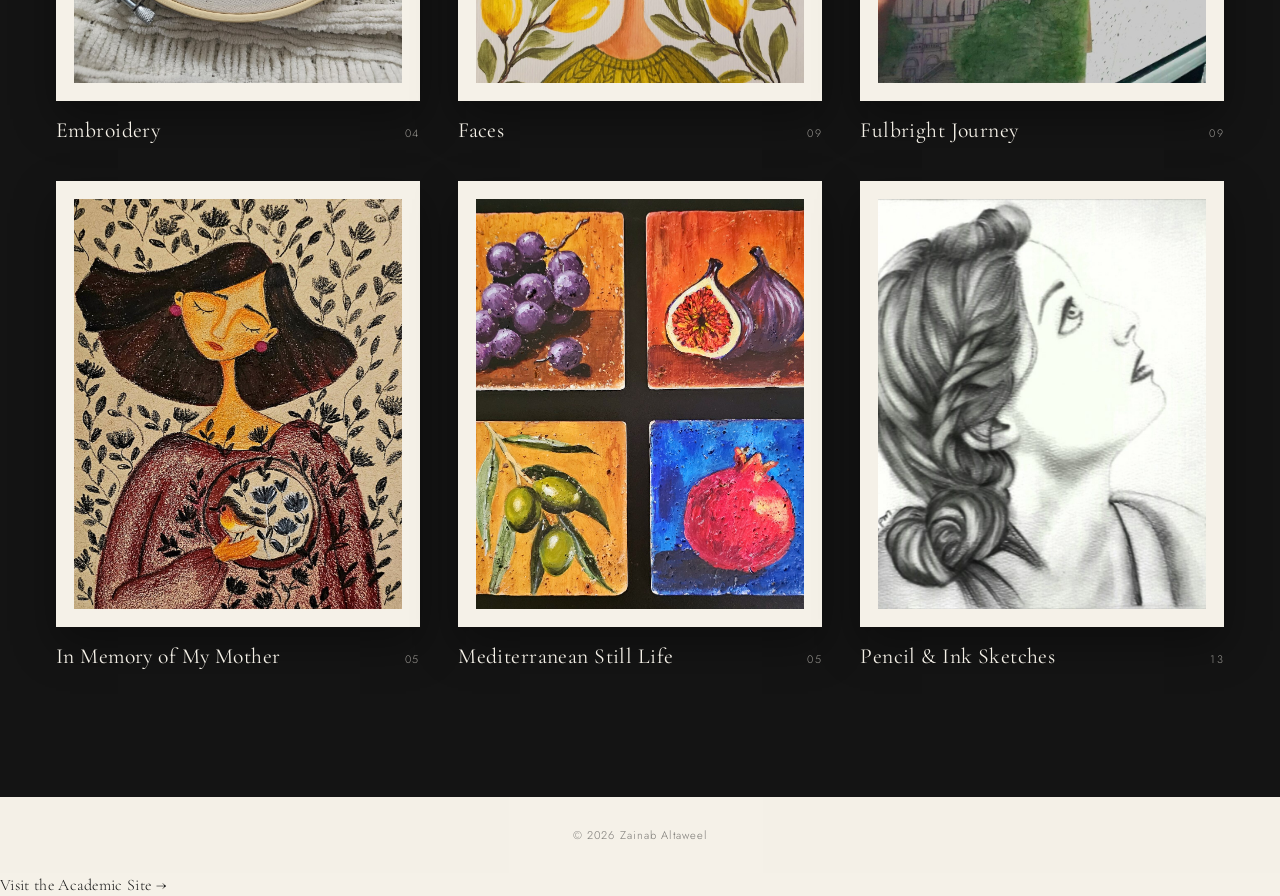
==== commit a8e64287: "Move Academic Site link out of footer into its own prominent section" ====
--- a/site/index.html
+++ b/site/index.html
@@ -135,8 +135,12 @@
 </main>
 
 <footer class="site-footer">
-    &copy; <span id="year"></span> Zainab Altaweel &middot; <a href="https://zainabaltaweel.github.io/" style="text-decoration: underline;">Academic Site</a>
+    &copy; <span id="year"></span> Zainab Altaweel
 </footer>
+
+<section class="academic-cta">
+  <a class="academic-cta__link display" href="https://zainabaltaweel.github.io/">Visit the Academic Site &rarr;</a>
+</section>
 
 <script>document.getElementById('year').textContent = new Date().getFullYear();</script>
 </body>
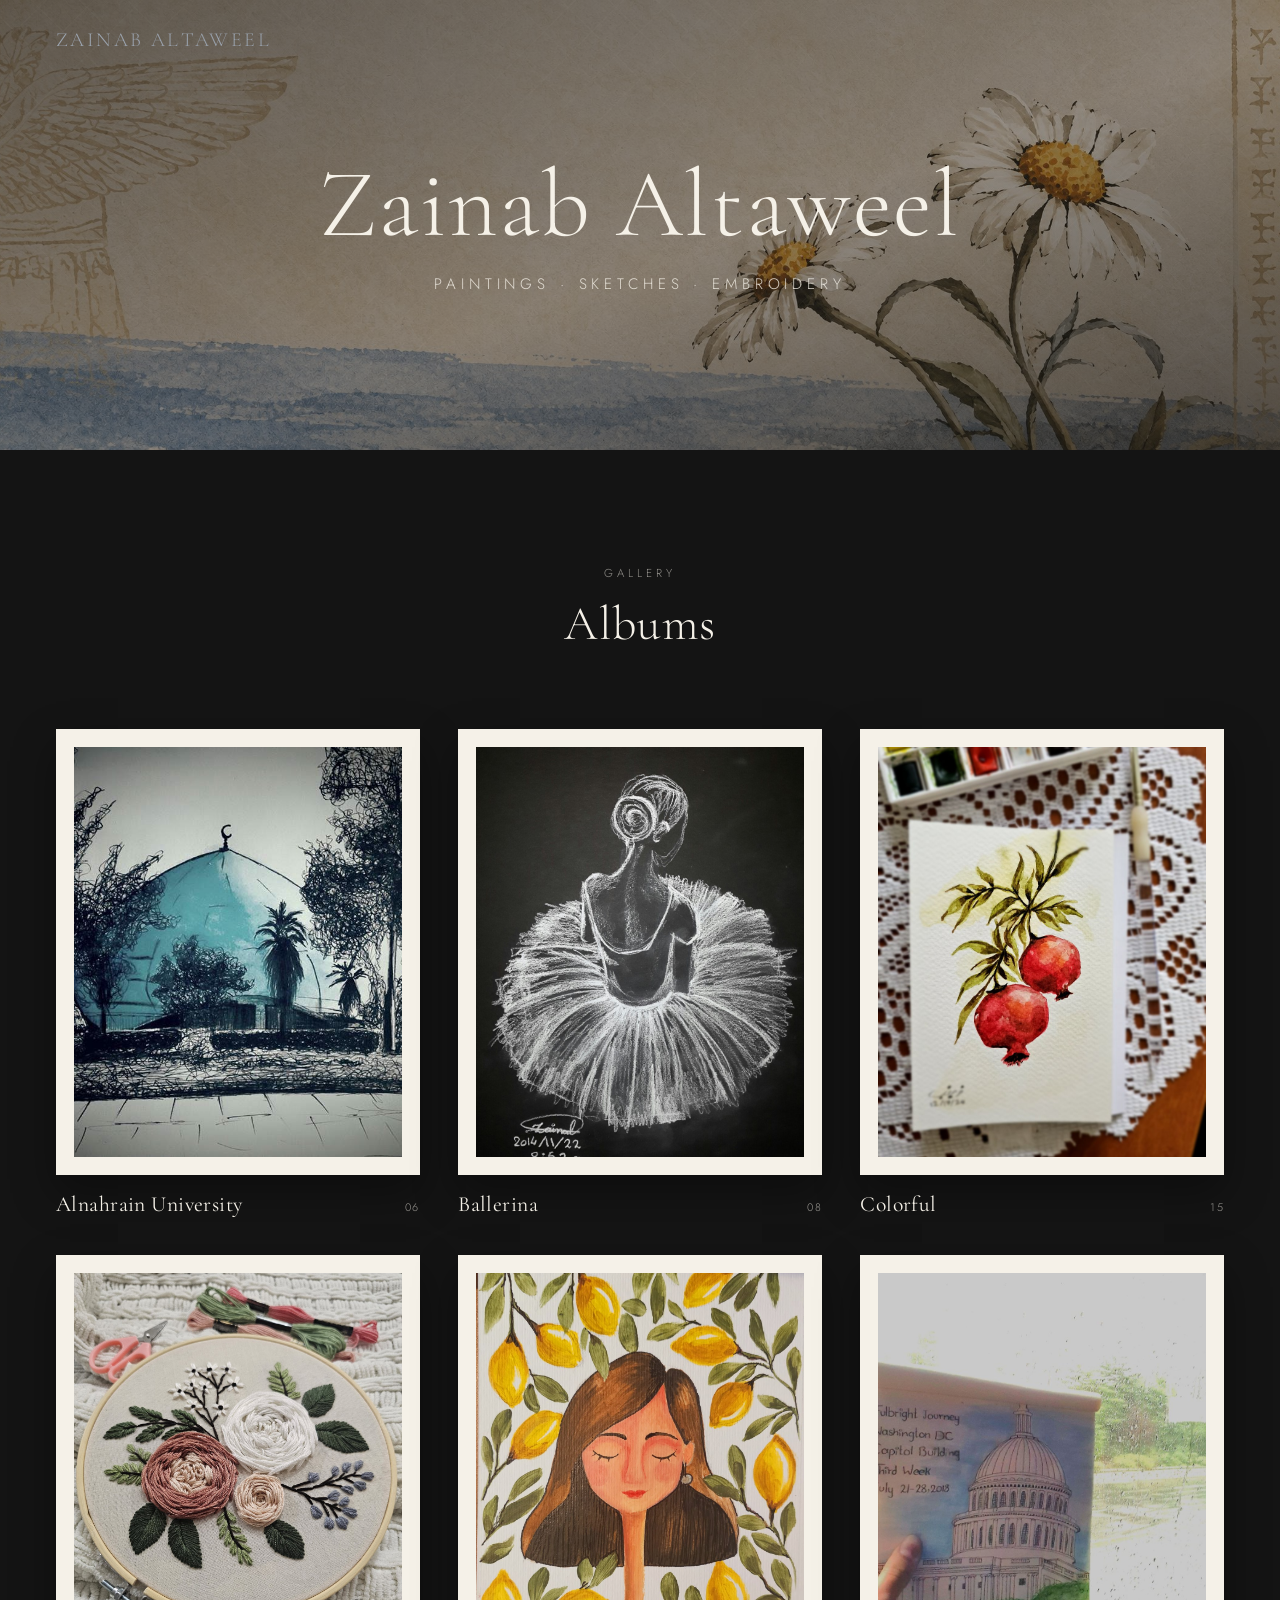
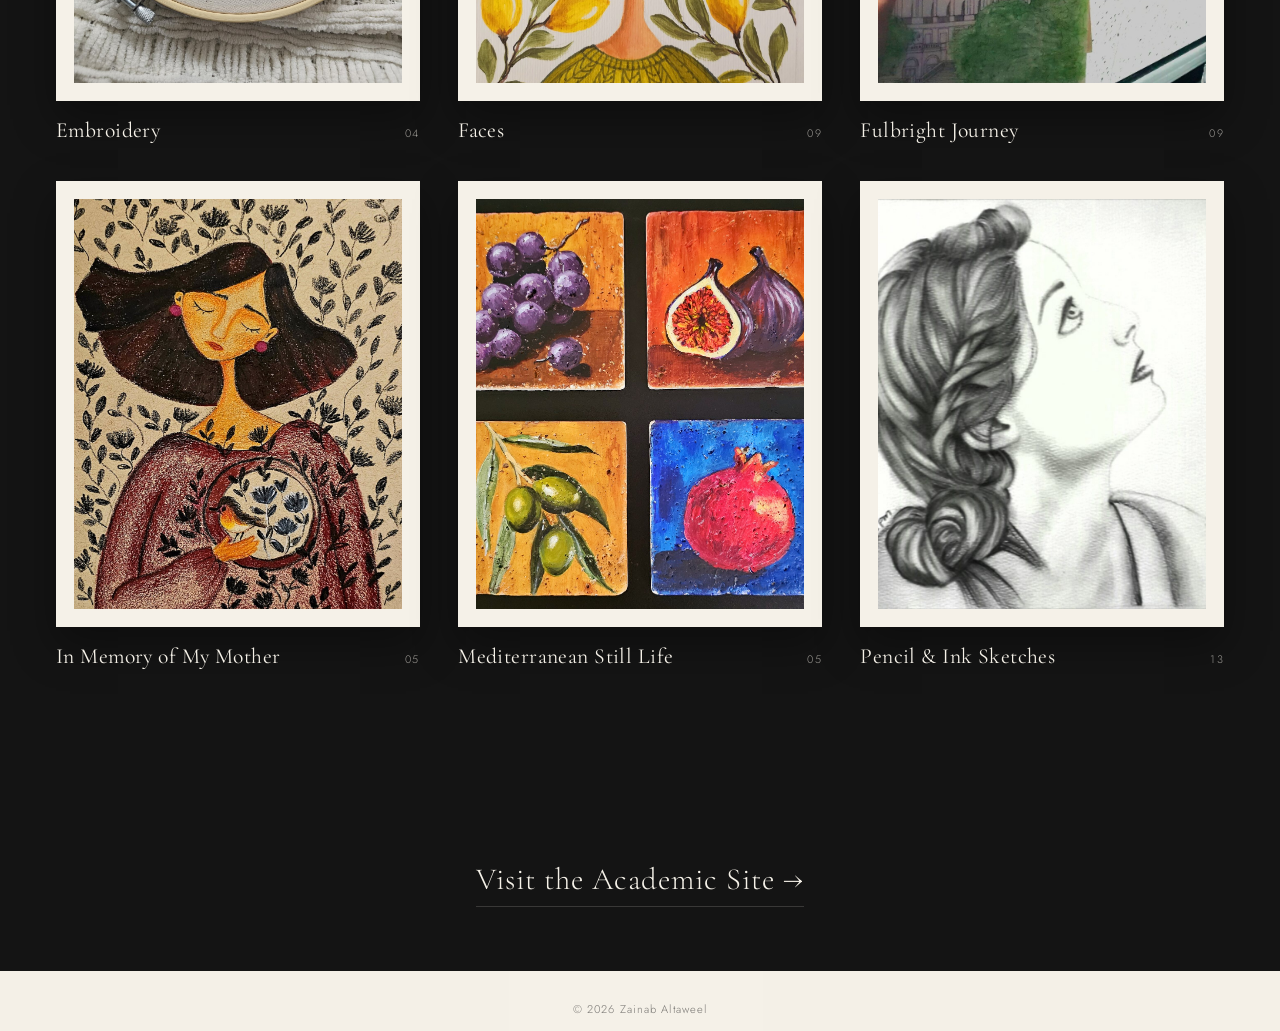
==== commit cddf33e0: "Move footer back below the Academic Site section" ====
--- a/site/index.html
+++ b/site/index.html
@@ -134,14 +134,14 @@
   </div>
 </main>
 
+<section class="academic-cta">
+  <a class="academic-cta__link display" href="https://zainabaltaweel.github.io/">Visit the Academic Site &rarr;</a>
+</section>
+
 <footer class="site-footer">
     &copy; <span id="year"></span> Zainab Altaweel
 </footer>
 
-<section class="academic-cta">
-  <a class="academic-cta__link display" href="https://zainabaltaweel.github.io/">Visit the Academic Site &rarr;</a>
-</section>
-
 <script>document.getElementById('year').textContent = new Date().getFullYear();</script>
 </body>
 </html>
--- a/site/assets/css/style.css
+++ b/site/assets/css/style.css
@@ -241,12 +241,34 @@
 /* ---------- Footer ---------- */
 .site-footer {
   text-align: center;
-  padding: 30px 20px;
+  padding: 30px 20px 14px;
   font-size: 0.7rem;
   letter-spacing: 0.1em;
   color: var(--ink);
   opacity: 0.55;
   background: var(--cream);
+}
+
+/* ---------- Academic site callout ---------- */
+.academic-cta {
+  text-align: center;
+  padding: clamp(36px, 6vw, 64px) 20px;
+  background: var(--ink);
+}
+
+.academic-cta__link {
+  display: inline-block;
+  color: var(--cream);
+  font-size: clamp(1.5rem, 2.4vw, 2.1rem);
+  letter-spacing: 0.03em;
+  padding-bottom: 8px;
+  border-bottom: 1px solid var(--line-on-dark);
+  transition: opacity 0.2s ease, border-color 0.2s ease;
+}
+
+.academic-cta__link:hover {
+  opacity: 0.7;
+  border-color: var(--cream);
 }
 
 /* ---------- Album page ---------- */
